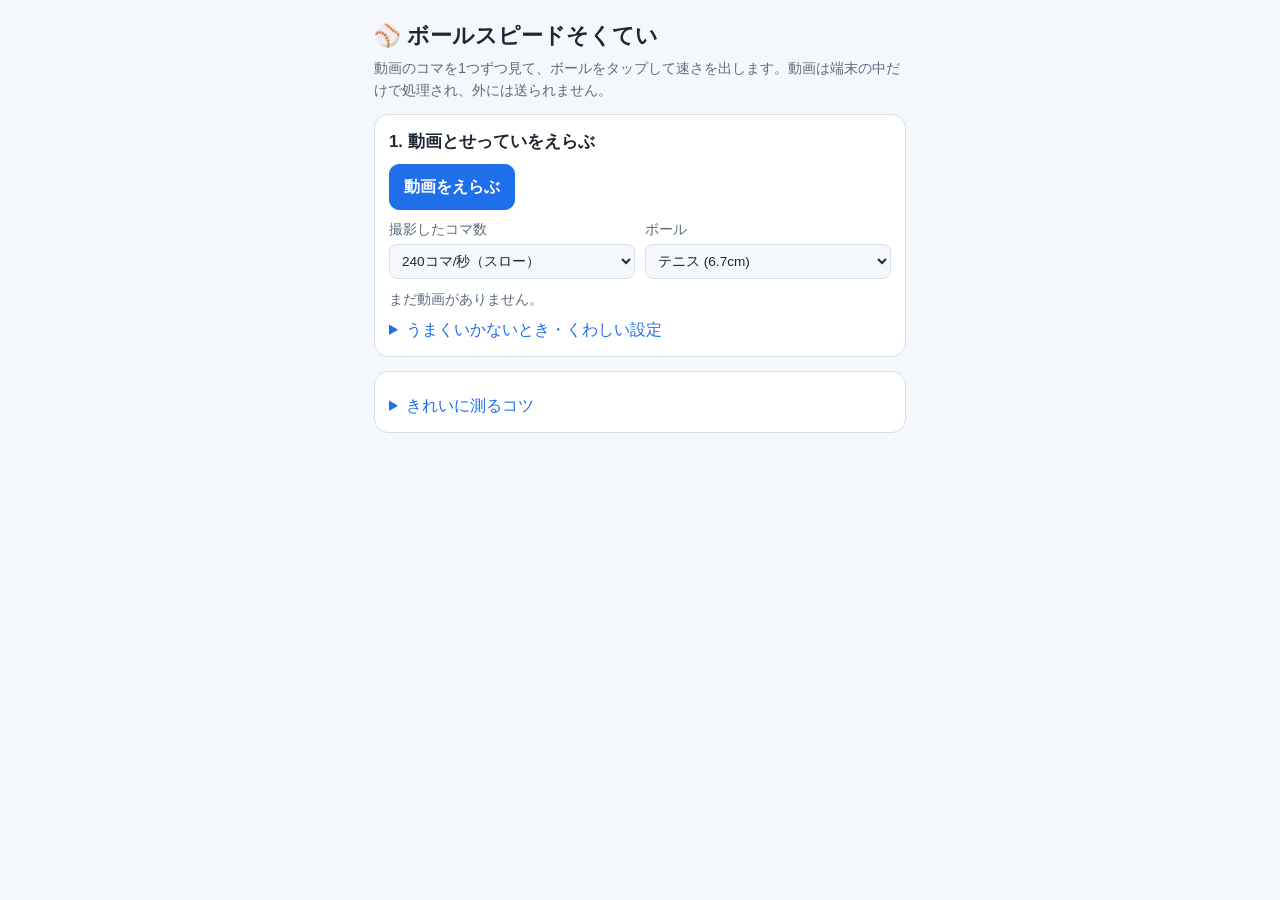
==== ballspeed/index.html @ 84279abf "feat: ballspeed（動画のコマをタップしてボール速度を測る） Co-Authored-By: Claude Sonnet 5.5 <noreply@anthropic.com> Claud" ====
<!doctype html>
<html lang="ja">
<head>
<meta charset="utf-8">
<meta name="viewport" content="width=device-width, initial-scale=1, viewport-fit=cover">
<title>ボールスピードそくてい</title>
<link rel="stylesheet" href="style.css">
<meta name="theme-color" content="#1f6feb">
</head>
<body>
<main>
  <h1>⚾ ボールスピードそくてい</h1>
  <p class="lead">動画のコマを1つずつ見て、ボールをタップして速さを出します。動画は端末の中だけで処理され、外には送られません。</p>

  <section class="card">
    <h2>1. 動画とせっていをえらぶ</h2>
    <label class="btn primary">動画をえらぶ<input id="file" type="file" accept="video/*" hidden></label>
    <div class="row">
      <label>撮影したコマ数
        <select id="fps">
          <option value="240" selected>240コマ/秒（スロー）</option>
          <option value="120">120コマ/秒（スロー）</option>
          <option value="60">60コマ/秒</option>
          <option value="30">30コマ/秒</option>
        </select>
      </label>
      <label>ボール
        <select id="ball">
          <option value="6.7" selected>テニス (6.7cm)</option>
          <option value="7.4">野球 (7.4cm)</option>
          <option value="9.7">ソフトボール (9.7cm)</option>
          <option value="4.0">ピンポン (4.0cm)</option>
          <option value="4.27">ゴルフ (4.27cm)</option>
          <option value="22">サッカー (22cm)</option>
          <option value="custom">ほか（直径を入力）</option>
        </select>
      </label>
      <label id="customWrap" hidden>直径(cm)<input id="custom" type="number" step="0.1" min="1" value="6.7"></label>
    </div>
    <p id="status" class="status" aria-live="polite">まだ動画がありません。</p>
    <details>
      <summary>うまくいかないとき・くわしい設定</summary>
      <label>動画ファイルのコマ間隔(ミリ秒)
        <input id="ms" type="number" step="0.01" min="0.1">
      </label>
      <p class="hint">ふつうは自動で測ります。コマ間隔がバラバラ（スローと通常が混ざっている）と警告が出たら、「写真」アプリで動画を編集して、スローの範囲を動画全体に広げてから、もう一度えらんでください。</p>
    </details>
  </section>

  <section class="card" id="work" hidden>
    <h2>2. タップして測る</h2>
    <div class="seg" role="tablist">
      <button id="modeSize" class="on" type="button">① ボールの大きさ</button>
      <button id="modeTrack" type="button">② ボールの位置</button>
    </div>
    <p id="guide" class="guide"></p>

    <div class="stage">
      <video id="video" muted playsinline preload="auto"></video>
      <canvas id="ov"></canvas>
    </div>

    <div class="frame" id="frameLabel"></div>
    <div class="nav">
      <button id="bb" type="button">⏪</button>
      <button id="b1" type="button">◀ 1コマ</button>
      <button id="f1" type="button">1コマ ▶</button>
      <button id="ff" type="button">⏩</button>
    </div>
    <label class="stride">⏪⏩で進むコマ数 <input id="stride" type="number" min="1" max="60" value="4"></label>

    <div class="row">
      <button id="undo" class="btn" type="button">ひとつ消す</button>
      <button id="reset" class="btn" type="button">ぜんぶやりなおし</button>
    </div>
  </section>

  <section class="card result" id="resultCard" hidden>
    <h2>3. けっか</h2>
    <div id="result"></div>
  </section>

  <details class="card tips">
    <summary>きれいに測るコツ</summary>
    <ul>
      <li>スマホを三脚や台に固定し、ボールの通り道と<b>平行（真横）</b>に置く。</li>
      <li><b>明るい部屋</b>で、無地の背景で。暗いとボールがぶれて見えにくくなります。</li>
      <li>iPhoneの<b>スローモーション（240コマ/秒）</b>で撮ると正確です。</li>
      <li>ボールの大きさから長さを決めるので、ボールは通り道と同じ奥行きを通るようにします。</li>
      <li>これは練習の目安です。スピードガンのような正確さはありません。</li>
    </ul>
  </details>
</main>
<script src="app.js"></script>
</body>
</html>
---- ballspeed/style.css ----
:root{--bg:#f4f7fb;--card:#fff;--ink:#1d2733;--sub:#5b6b7d;--accent:#1f6feb;--line:#d6dee8;--ok:#1a7f37;--warn:#b35900}
@media (prefers-color-scheme:dark){:root{--bg:#10151c;--card:#19212b;--ink:#e8eef5;--sub:#9aa8b7;--accent:#5b9bff;--line:#2c3846}}
*{box-sizing:border-box}
body{margin:0;background:var(--bg);color:var(--ink);font:16px/1.5 -apple-system,"Hiragino Sans","Yu Gothic",sans-serif}
main{max-width:560px;margin:0 auto;padding:14px 14px calc(30px + env(safe-area-inset-bottom))}
h1{font-size:1.35rem;margin:6px 0}
h2{font-size:1.05rem;margin:0 0 10px}
.lead{color:var(--sub);font-size:.9rem;margin:0 0 12px}
.card{background:var(--card);border:1px solid var(--line);border-radius:14px;padding:14px;margin-bottom:14px}
.row{display:flex;gap:10px;flex-wrap:wrap;margin:10px 0}
.row label{flex:1;min-width:140px;font-size:.85rem;color:var(--sub)}
select,input[type=number]{display:block;width:100%;margin-top:4px;font:inherit;padding:8px;border-radius:8px;border:1px solid var(--line);background:var(--bg);color:var(--ink)}
.btn,button{font:inherit;border:1px solid var(--line);background:var(--card);color:var(--ink);border-radius:10px;padding:10px 14px;cursor:pointer}
.btn.primary{display:inline-block;background:var(--accent);color:#fff;border-color:var(--accent);font-weight:bold}
.status{font-size:.88rem;color:var(--sub);margin:8px 0 0;min-height:1.4em}
.status.warn{color:var(--warn)}
.hint{font-size:.82rem;color:var(--sub)}
details summary{cursor:pointer;color:var(--accent);margin-top:8px}
.seg{display:flex;gap:6px;margin-bottom:8px}
.seg button{flex:1;padding:9px 6px;font-size:.9rem}
.seg button.on{background:var(--accent);color:#fff;border-color:var(--accent);font-weight:bold}
.guide{font-size:.9rem;background:var(--bg);border-radius:8px;padding:8px 10px;margin:0 0 10px}
.stage{position:relative;line-height:0;background:#000;border-radius:10px;overflow:hidden;touch-action:none}
.stage video{width:100%;height:auto;display:block}
.stage canvas{position:absolute;inset:0;width:100%;height:100%;cursor:crosshair}
.frame{font-size:.85rem;color:var(--sub);text-align:center;margin:8px 0 4px;font-variant-numeric:tabular-nums}
.nav{display:grid;grid-template-columns:1fr 2fr 2fr 1fr;gap:6px}
.stride{display:flex;align-items:center;gap:8px;font-size:.85rem;color:var(--sub);margin:10px 0 0}
.stride input{width:80px;margin:0}
.result .big{font-size:2.4rem;font-weight:800;color:var(--accent);line-height:1.1}
.result .big small{font-size:1rem;font-weight:600;color:var(--sub)}
.result dl{display:grid;grid-template-columns:auto 1fr;gap:4px 12px;margin:10px 0 0;font-size:.9rem}
.result dt{color:var(--sub)}.result dd{margin:0}
.result .note{font-size:.82rem;color:var(--sub);margin-top:8px}
.tips ul{margin:8px 0 0;padding-left:1.2em;font-size:.9rem}
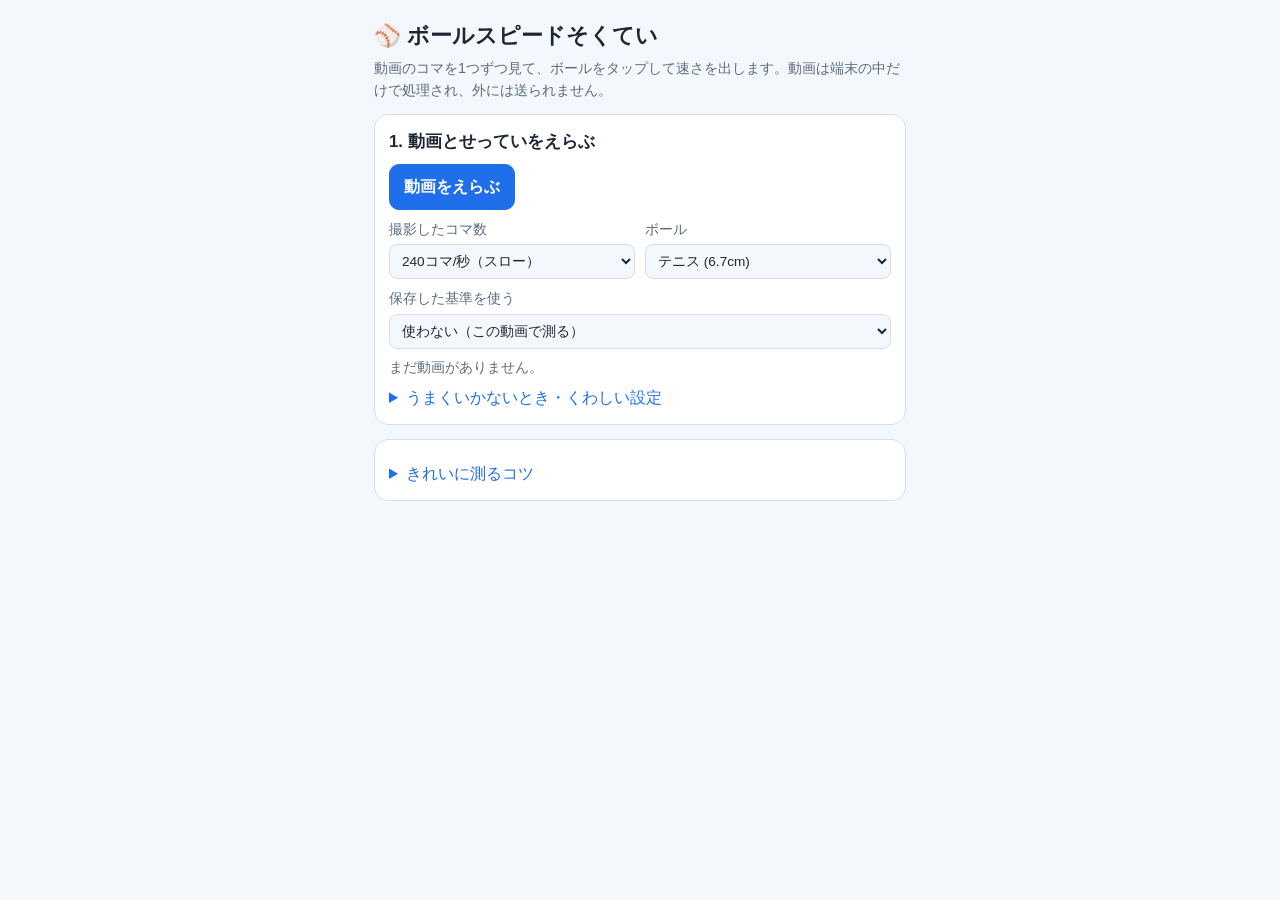
==== commit 15de903a: "feat(ballspeed): 長さの基準を保存して次の動画で使い回せるように Co-Authored-By: Claude Sonnet 5.5 <noreply@anthropic.com> C" ====
--- a/ballspeed/index.html
+++ b/ballspeed/index.html
@@ -32,11 +32,14 @@
           <option value="4.0">ピンポン (4.0cm)</option>
           <option value="4.27">ゴルフ (4.27cm)</option>
           <option value="22">サッカー (22cm)</option>
-          <option value="custom">ほか（直径を入力）</option>
         </select>
       </label>
-      <label id="customWrap" hidden>直径(cm)<input id="custom" type="number" step="0.1" min="1" value="6.7"></label>
     </div>
+    <label class="calsel">保存した基準を使う
+      <select id="calSel"><option value="">使わない（この動画で測る）</option></select>
+    </label>
+    <p id="calInfo" class="hint"></p>
+    <button id="calDel" class="btn" type="button" hidden>この基準を消す</button>
     <p id="status" class="status" aria-live="polite">まだ動画がありません。</p>
     <details>
       <summary>うまくいかないとき・くわしい設定</summary>
@@ -49,15 +52,32 @@
 
   <section class="card" id="work" hidden>
     <h2>2. タップして測る</h2>
+    <div class="row">
+      <label>① でタップする2点の実際の長さ(cm)
+        <input id="refCm" type="number" step="0.1" min="0.5" value="6.7">
+      </label>
+      <label>画面の拡大
+        <select id="zoom"><option value="1" selected>1倍</option><option value="2">2倍</option><option value="3">3倍</option><option value="4">4倍</option></select>
+      </label>
+    </div>
+    <p class="hint">長さは、ボールの直径（上で選ぶと自動で入ります）か、<b>ボールの通り道と同じ奥行きにある</b>、メジャーで測れるもの（窓の幅など）を入れます。ボールが小さく写るときは、拡大してタップすると正確になります。</p>
+    <div class="row" id="saveRow" hidden>
+      <label>この基準に名前をつけて保存（次の動画から使えます）
+        <input id="calName" type="text" maxlength="20" placeholder="例: リビング 1mテープ">
+      </label>
+      <button id="calSave" class="btn primary" type="button">基準を保存</button>
+    </div>
     <div class="seg" role="tablist">
       <button id="modeSize" class="on" type="button">① ボールの大きさ</button>
       <button id="modeTrack" type="button">② ボールの位置</button>
     </div>
     <p id="guide" class="guide"></p>
 
-    <div class="stage">
-      <video id="video" muted playsinline preload="auto"></video>
-      <canvas id="ov"></canvas>
+    <div class="scroller">
+      <div class="stage" id="stage">
+        <video id="video" muted playsinline preload="auto"></video>
+        <canvas id="ov"></canvas>
+      </div>
     </div>
 
     <div class="frame" id="frameLabel"></div>
@@ -86,6 +106,7 @@
       <li>スマホを三脚や台に固定し、ボールの通り道と<b>平行（真横）</b>に置く。</li>
       <li><b>明るい部屋</b>で、無地の背景で。暗いとボールがぶれて見えにくくなります。</li>
       <li>iPhoneの<b>スローモーション（240コマ/秒）</b>で撮ると正確です。</li>
+      <li><b>基準を保存して使い回す</b>と、ボールの大きさに頼らず安定します。スマホとボールの通り道を固定し、通り道の位置に1mのテープなどを置いた動画で、両はしをタップして「基準を保存」。以降は、同じ位置・同じ撮影モードで撮った動画に、保存した基準を選ぶだけです。</li>
       <li>ボールの大きさから長さを決めるので、ボールは通り道と同じ奥行きを通るようにします。</li>
       <li>これは練習の目安です。スピードガンのような正確さはありません。</li>
     </ul>
--- a/ballspeed/style.css
+++ b/ballspeed/style.css
@@ -20,9 +20,10 @@
 .seg button{flex:1;padding:9px 6px;font-size:.9rem}
 .seg button.on{background:var(--accent);color:#fff;border-color:var(--accent);font-weight:bold}
 .guide{font-size:.9rem;background:var(--bg);border-radius:8px;padding:8px 10px;margin:0 0 10px}
-.stage{position:relative;line-height:0;background:#000;border-radius:10px;overflow:hidden;touch-action:none}
+.scroller{overflow:auto;max-height:75vh;border-radius:10px;background:#000;-webkit-overflow-scrolling:touch}
+.stage{position:relative;line-height:0;width:100%}
 .stage video{width:100%;height:auto;display:block}
-.stage canvas{position:absolute;inset:0;width:100%;height:100%;cursor:crosshair}
+.stage canvas{position:absolute;inset:0;width:100%;height:100%;cursor:crosshair;touch-action:manipulation}
 .frame{font-size:.85rem;color:var(--sub);text-align:center;margin:8px 0 4px;font-variant-numeric:tabular-nums}
 .nav{display:grid;grid-template-columns:1fr 2fr 2fr 1fr;gap:6px}
 .stride{display:flex;align-items:center;gap:8px;font-size:.85rem;color:var(--sub);margin:10px 0 0}
@@ -33,3 +34,11 @@
 .result dt{color:var(--sub)}.result dd{margin:0}
 .result .note{font-size:.82rem;color:var(--sub);margin-top:8px}
 .tips ul{margin:8px 0 0;padding-left:1.2em;font-size:.9rem}
+.result .warnbox{background:#fff3cd;color:#664d03;border-radius:8px;padding:8px 10px;margin-top:10px;font-size:.88rem}
+@media (prefers-color-scheme:dark){.result .warnbox{background:#4a3a0a;color:#ffe69c}}
+.calsel{display:block;font-size:.85rem;color:var(--sub);margin-top:10px}
+#calInfo{margin:6px 0}
+#saveRow label{flex:1}
+#saveRow input[type=text]{display:block;width:100%;margin-top:4px;font:inherit;padding:8px;border-radius:8px;border:1px solid var(--line);background:var(--bg);color:var(--ink)}
+#saveRow .btn{align-self:flex-end}
+[hidden]{display:none!important}
